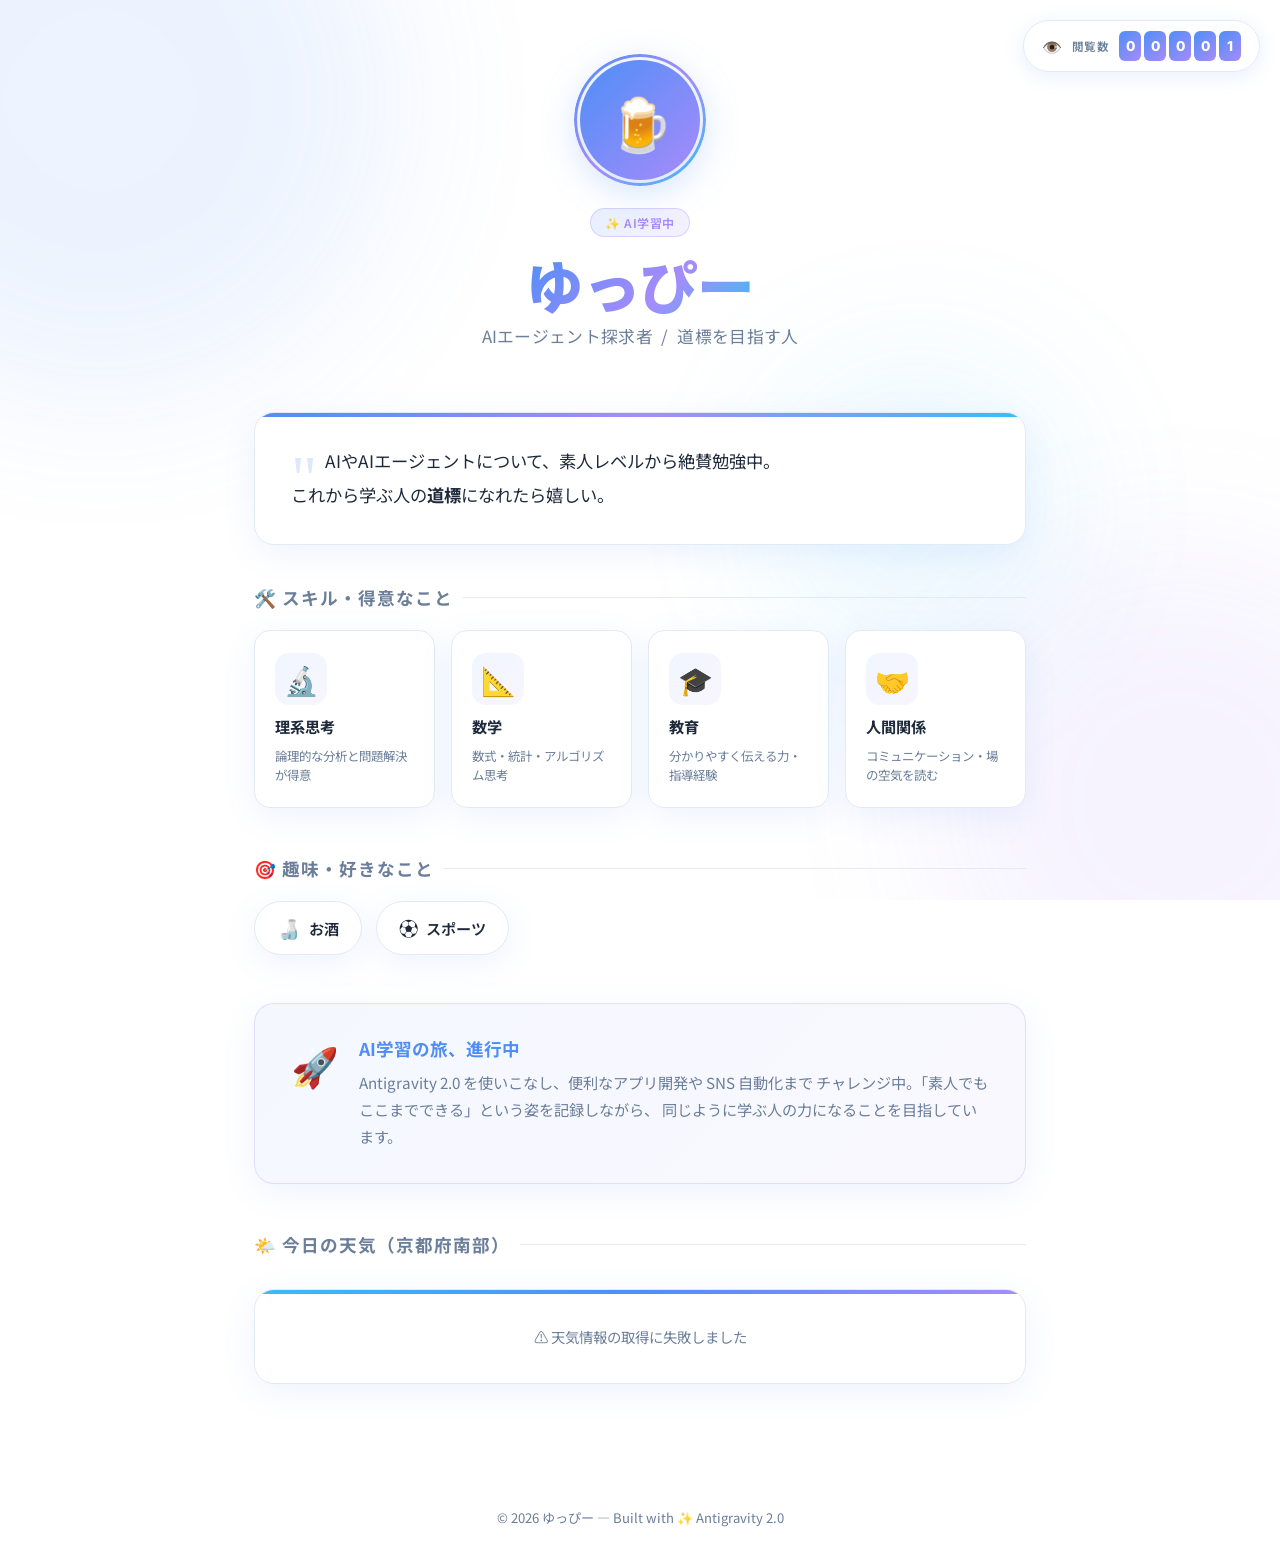
==== index.html @ aac8dbad "🚀 initial commit: ゆっぴーのプロフィールページ" ====
<!DOCTYPE html>
<html lang="ja">
<head>
  <meta charset="UTF-8" />
  <meta name="viewport" content="width=device-width, initial-scale=1.0" />
  <title>ゆっぴー | AI学習中・道標になりたい人</title>
  <meta name="description" content="AIやAIエージェントを素人から学ぶゆっぴーのプロフィールページ。理系・教育・人間関係が得意。これから学ぶ人の道標に。" />
  <link rel="preconnect" href="https://fonts.googleapis.com" />
  <link rel="preconnect" href="https://fonts.gstatic.com" crossorigin />
  <link href="https://fonts.googleapis.com/css2?family=Noto+Sans+JP:wght@300;400;500;700;900&family=Inter:wght@300;400;600;800&display=swap" rel="stylesheet" />
  <style>
    *, *::before, *::after {
      box-sizing: border-box;
      margin: 0;
      padding: 0;
    }

    :root {
      --primary:   #4F8EF7;
      --secondary: #A78BFA;
      --accent:    #38BDF8;
      --bg:        #FFFFFF;
      --surface:   #FFFFFF;
      --text:      #1E2A3B;
      --muted:     #6B7E9A;
      --border:    #E2EAF4;
      --shadow:    0 8px 32px rgba(79,142,247,0.10);
      --radius:    20px;
    }

    html { scroll-behavior: smooth; }

    body {
      font-family: 'Noto Sans JP', 'Inter', sans-serif;
      background: var(--bg);
      color: var(--text);
      min-height: 100vh;
      overflow-x: hidden;
    }

    /* ── BACKGROUND DECORATION ── */
    .bg-blobs {
      position: fixed;
      inset: 0;
      z-index: 0;
      pointer-events: none;
      overflow: hidden;
    }
    .blob {
      position: absolute;
      border-radius: 50%;
      filter: blur(80px);
      opacity: 0.10;
    }
    .blob-1 {
      width: 600px; height: 600px;
      background: var(--primary);
      top: -200px; left: -200px;
      animation: float1 10s ease-in-out infinite;
    }
    .blob-2 {
      width: 500px; height: 500px;
      background: var(--secondary);
      bottom: -150px; right: -150px;
      animation: float2 12s ease-in-out infinite;
    }
    .blob-3 {
      width: 300px; height: 300px;
      background: var(--accent);
      top: 40%; left: 60%;
      animation: float3 8s ease-in-out infinite;
    }

    @keyframes float1 {
      0%,100% { transform: translate(0,0) scale(1); }
      50%      { transform: translate(40px, 40px) scale(1.05); }
    }
    @keyframes float2 {
      0%,100% { transform: translate(0,0) scale(1); }
      50%      { transform: translate(-30px, -30px) scale(1.08); }
    }
    @keyframes float3 {
      0%,100% { transform: translate(0,0) scale(1); }
      50%      { transform: translate(-20px, 20px) scale(1.1); }
    }

    /* ── MAIN WRAPPER ── */
    main {
      position: relative;
      z-index: 1;
      max-width: 820px;
      margin: 0 auto;
      padding: 60px 24px 100px;
    }

    /* ── HERO ── */
    .hero {
      display: flex;
      flex-direction: column;
      align-items: center;
      text-align: center;
      margin-bottom: 64px;
      animation: fadeUp 0.8s ease both;
    }

    .avatar-wrap {
      position: relative;
      margin-bottom: 28px;
    }
    .avatar {
      width: 120px;
      height: 120px;
      border-radius: 50%;
      background: linear-gradient(135deg, var(--primary), var(--secondary));
      display: flex;
      align-items: center;
      justify-content: center;
      font-size: 52px;
      box-shadow: 0 8px 40px rgba(79,142,247,0.30);
      transition: transform 0.3s ease;
      cursor: default;
      user-select: none;
    }
    .avatar:hover { transform: scale(1.07) rotate(3deg); }

    .avatar-ring {
      position: absolute;
      inset: -6px;
      border-radius: 50%;
      border: 3px solid transparent;
      background: linear-gradient(135deg, var(--primary), var(--secondary), var(--accent)) border-box;
      -webkit-mask: linear-gradient(#fff 0 0) padding-box, linear-gradient(#fff 0 0);
      -webkit-mask-composite: destination-out;
      mask-composite: exclude;
      animation: spin 6s linear infinite;
    }
    @keyframes spin { to { transform: rotate(360deg); } }

    .badge {
      display: inline-flex;
      align-items: center;
      gap: 6px;
      background: linear-gradient(90deg, #4F8EF720, #A78BFA20);
      border: 1px solid #A78BFA50;
      color: var(--secondary);
      font-size: 12px;
      font-weight: 600;
      padding: 5px 14px;
      border-radius: 999px;
      margin-bottom: 16px;
      letter-spacing: 0.5px;
    }

    .hero h1 {
      font-size: clamp(2.4rem, 6vw, 3.6rem);
      font-weight: 900;
      line-height: 1.1;
      background: linear-gradient(135deg, var(--primary) 0%, var(--secondary) 60%, var(--accent) 100%);
      -webkit-background-clip: text;
      -webkit-text-fill-color: transparent;
      background-clip: text;
      margin-bottom: 8px;
      letter-spacing: -1px;
    }

    .hero .subtitle {
      font-size: 1.05rem;
      color: var(--muted);
      font-weight: 400;
      letter-spacing: 0.3px;
    }

    /* ── INTRO CARD ── */
    .intro-card {
      background: var(--surface);
      border: 1px solid var(--border);
      border-radius: var(--radius);
      padding: 32px 36px;
      box-shadow: var(--shadow);
      margin-bottom: 40px;
      animation: fadeUp 0.9s 0.1s ease both;
      position: relative;
      overflow: hidden;
    }
    .intro-card::before {
      content: '';
      position: absolute;
      top: 0; left: 0;
      width: 100%; height: 4px;
      background: linear-gradient(90deg, var(--primary), var(--secondary), var(--accent));
    }
    .intro-card p {
      font-size: 1.08rem;
      line-height: 1.9;
      color: var(--text);
      position: relative;
    }
    .intro-card .quote-mark {
      font-size: 4rem;
      line-height: 0;
      vertical-align: -0.5em;
      color: var(--primary);
      opacity: 0.2;
      font-family: Georgia, serif;
      margin-right: 4px;
    }

    /* ── SECTION TITLE ── */
    .section-title {
      display: flex;
      align-items: center;
      gap: 10px;
      font-size: 1.1rem;
      font-weight: 700;
      color: var(--muted);
      letter-spacing: 1px;
      text-transform: uppercase;
      margin-bottom: 20px;
    }
    .section-title span.line {
      flex: 1;
      height: 1px;
      background: var(--border);
    }

    /* ── SKILLS ── */
    .skills-grid {
      display: grid;
      grid-template-columns: repeat(auto-fill, minmax(180px, 1fr));
      gap: 16px;
      margin-bottom: 48px;
      animation: fadeUp 1s 0.2s ease both;
    }

    .skill-card {
      background: var(--surface);
      border: 1px solid var(--border);
      border-radius: 16px;
      padding: 22px 20px;
      display: flex;
      flex-direction: column;
      align-items: flex-start;
      gap: 10px;
      box-shadow: var(--shadow);
      transition: transform 0.25s ease, box-shadow 0.25s ease, border-color 0.25s ease;
      cursor: default;
    }
    .skill-card:hover {
      transform: translateY(-6px);
      box-shadow: 0 16px 40px rgba(79,142,247,0.18);
      border-color: var(--primary);
    }
    .skill-icon {
      font-size: 28px;
      width: 52px;
      height: 52px;
      display: flex;
      align-items: center;
      justify-content: center;
      border-radius: 14px;
      background: linear-gradient(135deg, #4F8EF715, #A78BFA15);
    }
    .skill-name {
      font-size: 0.95rem;
      font-weight: 700;
      color: var(--text);
    }
    .skill-desc {
      font-size: 0.78rem;
      color: var(--muted);
      line-height: 1.5;
    }

    /* ── HOBBIES ── */
    .hobbies-row {
      display: flex;
      flex-wrap: wrap;
      gap: 14px;
      margin-bottom: 48px;
      animation: fadeUp 1s 0.3s ease both;
    }

    .hobby-chip {
      display: inline-flex;
      align-items: center;
      gap: 8px;
      background: var(--surface);
      border: 1px solid var(--border);
      border-radius: 999px;
      padding: 12px 22px;
      font-size: 0.95rem;
      font-weight: 600;
      color: var(--text);
      box-shadow: var(--shadow);
      transition: transform 0.2s ease, background 0.2s ease, color 0.2s ease;
      cursor: default;
    }
    .hobby-chip:hover {
      transform: translateY(-4px) scale(1.04);
      background: linear-gradient(135deg, var(--primary), var(--secondary));
      color: #fff;
      border-color: transparent;
    }
    .hobby-chip .icon { font-size: 1.2rem; }

    /* ── AI JOURNEY ── */
    .journey-card {
      background: linear-gradient(135deg, #4F8EF710, #A78BFA10);
      border: 1px solid #A78BFA40;
      border-radius: var(--radius);
      padding: 32px 36px;
      display: flex;
      gap: 20px;
      align-items: flex-start;
      box-shadow: var(--shadow);
      animation: fadeUp 1s 0.4s ease both;
    }
    .journey-icon { font-size: 2.4rem; flex-shrink: 0; }
    .journey-text h3 {
      font-size: 1.1rem;
      font-weight: 700;
      margin-bottom: 8px;
      color: var(--primary);
    }
    .journey-text p {
      font-size: 0.95rem;
      line-height: 1.8;
      color: var(--muted);
    }

    /* ── FOOTER ── */
    footer {
      position: relative;
      z-index: 1;
      text-align: center;
      padding: 24px;
      color: var(--muted);
      font-size: 0.82rem;
    }

    /* ── ANIMATIONS ── */
    @keyframes fadeUp {
      from { opacity: 0; transform: translateY(24px); }
      to   { opacity: 1; transform: translateY(0); }
    }

    /* ── ODOMETER ── */
    .odometer-widget {
      position: fixed;
      top: 20px;
      right: 20px;
      z-index: 100;
      background: rgba(255,255,255,0.85);
      backdrop-filter: blur(12px);
      -webkit-backdrop-filter: blur(12px);
      border: 1px solid var(--border);
      border-radius: 999px;
      padding: 10px 18px;
      display: flex;
      align-items: center;
      gap: 10px;
      box-shadow: 0 4px 20px rgba(79,142,247,0.14);
      animation: fadeUp 0.6s ease both;
    }
    .odometer-label {
      font-size: 0.72rem;
      font-weight: 600;
      color: var(--muted);
      letter-spacing: 0.5px;
      white-space: nowrap;
    }
    .odometer-digits {
      display: flex;
      gap: 3px;
      align-items: center;
    }
    .odometer-digit {
      width: 22px;
      height: 30px;
      background: linear-gradient(135deg, var(--primary), var(--secondary));
      border-radius: 6px;
      overflow: hidden;
      position: relative;
    }
    .odometer-digit-inner {
      position: absolute;
      top: 0;
      left: 0;
      width: 100%;
      transition: transform 0.6s cubic-bezier(0.22, 1, 0.36, 1);
    }
    .odometer-digit-inner span {
      display: flex;
      align-items: center;
      justify-content: center;
      width: 100%;
      height: 30px;
      color: #fff;
      font-size: 0.85rem;
      font-weight: 800;
      font-family: 'Inter', monospace;
    }
    .odometer-icon { font-size: 1rem; }

    /* ── WEATHER CARD ── */
    .weather-card {
      background: var(--surface);
      border: 1px solid var(--border);
      border-radius: var(--radius);
      padding: 28px 32px;
      box-shadow: var(--shadow);
      margin-top: 32px;
      animation: fadeUp 1s 0.5s ease both;
      position: relative;
      overflow: hidden;
    }
    .weather-card::before {
      content: '';
      position: absolute;
      top: 0; left: 0;
      width: 100%; height: 4px;
      background: linear-gradient(90deg, #38BDF8, #4F8EF7, #A78BFA);
    }
    .weather-main {
      display: flex;
      align-items: center;
      gap: 20px;
      margin-bottom: 20px;
    }
    .weather-emoji {
      font-size: 3.5rem;
      line-height: 1;
      filter: drop-shadow(0 4px 8px rgba(0,0,0,0.1));
    }
    .weather-info h3 {
      font-size: 1rem;
      font-weight: 700;
      color: var(--text);
      margin-bottom: 4px;
    }
    .weather-temp {
      font-size: 2.4rem;
      font-weight: 900;
      background: linear-gradient(135deg, #38BDF8, #4F8EF7);
      -webkit-background-clip: text;
      -webkit-text-fill-color: transparent;
      background-clip: text;
      line-height: 1;
    }
    .weather-desc {
      font-size: 0.9rem;
      color: var(--muted);
      margin-top: 4px;
    }
    .weather-details {
      display: flex;
      gap: 12px;
      flex-wrap: wrap;
    }
    .weather-chip {
      display: inline-flex;
      align-items: center;
      gap: 6px;
      background: linear-gradient(135deg, #38BDF810, #4F8EF710);
      border: 1px solid #38BDF830;
      border-radius: 999px;
      padding: 6px 14px;
      font-size: 0.82rem;
      font-weight: 600;
      color: var(--text);
    }
    .weather-loading {
      text-align: center;
      color: var(--muted);
      font-size: 0.9rem;
      padding: 12px 0;
      display: flex;
      align-items: center;
      justify-content: center;
      gap: 8px;
    }
    .weather-spinner {
      width: 16px; height: 16px;
      border: 2px solid var(--border);
      border-top-color: var(--primary);
      border-radius: 50%;
      animation: spin 0.8s linear infinite;
    }
    .weather-location {
      font-size: 0.75rem;
      color: var(--muted);
      margin-top: 12px;
      display: flex;
      align-items: center;
      gap: 4px;
    }

    /* ── RESPONSIVE ── */
    @media (max-width: 600px) {
      main { padding: 40px 16px 80px; }
      .intro-card { padding: 24px 20px; }
      .journey-card { flex-direction: column; }
      .odometer-widget { top: 12px; right: 12px; padding: 8px 14px; }
    }
  </style>
</head>
<body>

  <!-- 背景の装飾ブロブ -->
  <div class="bg-blobs" aria-hidden="true">
    <div class="blob blob-1"></div>
    <div class="blob blob-2"></div>
    <div class="blob blob-3"></div>
  </div>

  <!-- ── ODOMETER ── -->
  <div class="odometer-widget" id="odometer-widget" aria-label="閲覧数">
    <span class="odometer-icon">👁️</span>
    <span class="odometer-label">閲覧数</span>
    <div class="odometer-digits" id="odometer-digits"></div>
  </div>

  <main>
    <!-- ── HERO ── -->
    <section class="hero" id="hero">
      <div class="avatar-wrap">
        <div class="avatar" aria-label="ゆっぴーのアバター">🍺</div>
        <div class="avatar-ring"></div>
      </div>
      <span class="badge">✨ AI学習中</span>
      <h1>ゆっぴー</h1>
      <p class="subtitle">AIエージェント探求者 &nbsp;/&nbsp; 道標を目指す人</p>
    </section>

    <!-- ── INTRO ── -->
    <div class="intro-card" id="intro">
      <p>
        <span class="quote-mark">"</span>
        AIやAIエージェントについて、素人レベルから絶賛勉強中。<br />
        これから学ぶ人の<strong>道標</strong>になれたら嬉しい。
      </p>
    </div>

    <!-- ── SKILLS ── -->
    <div class="section-title" id="skills">
      🛠️ スキル・得意なこと
      <span class="line"></span>
    </div>
    <div class="skills-grid">
      <div class="skill-card" id="skill-science">
        <div class="skill-icon">🔬</div>
        <div class="skill-name">理系思考</div>
        <div class="skill-desc">論理的な分析と問題解決が得意</div>
      </div>
      <div class="skill-card" id="skill-math">
        <div class="skill-icon">📐</div>
        <div class="skill-name">数学</div>
        <div class="skill-desc">数式・統計・アルゴリズム思考</div>
      </div>
      <div class="skill-card" id="skill-education">
        <div class="skill-icon">🎓</div>
        <div class="skill-name">教育</div>
        <div class="skill-desc">分かりやすく伝える力・指導経験</div>
      </div>
      <div class="skill-card" id="skill-communication">
        <div class="skill-icon">🤝</div>
        <div class="skill-name">人間関係</div>
        <div class="skill-desc">コミュニケーション・場の空気を読む</div>
      </div>
    </div>

    <!-- ── HOBBIES ── -->
    <div class="section-title" id="hobbies">
      🎯 趣味・好きなこと
      <span class="line"></span>
    </div>
    <div class="hobbies-row">
      <div class="hobby-chip" id="hobby-sake">
        <span class="icon">🍶</span> お酒
      </div>
      <div class="hobby-chip" id="hobby-sports">
        <span class="icon">⚽</span> スポーツ
      </div>
    </div>

    <!-- ── AI JOURNEY ── -->
    <div class="journey-card" id="journey">
      <div class="journey-icon">🚀</div>
      <div class="journey-text">
        <h3>AI学習の旅、進行中</h3>
        <p>
          Antigravity 2.0 を使いこなし、便利なアプリ開発や SNS 自動化まで
          チャレンジ中。「素人でもここまでできる」という姿を記録しながら、
          同じように学ぶ人の力になることを目指しています。
        </p>
      </div>
    </div>

    <!-- ── WEATHER ── -->
    <div class="section-title" id="weather-title" style="margin-top:48px;">
      🌤️ 今日の天気（京都府南部）
      <span class="line"></span>
    </div>
    <div class="weather-card" id="weather-card">
      <div class="weather-loading" id="weather-loading">
        <div class="weather-spinner"></div>
        天気情報を取得中...
      </div>
      <div id="weather-content" style="display:none;">
        <div class="weather-main">
          <div class="weather-emoji" id="weather-emoji">☀️</div>
          <div class="weather-info">
            <h3 id="weather-label">晴れ</h3>
            <div class="weather-temp" id="weather-temp">--°C</div>
            <div class="weather-desc" id="weather-desc">取得中...</div>
          </div>
        </div>
        <div class="weather-details" id="weather-details"></div>
        <div class="weather-location">📍 京都府南部（宇治市周辺） — Open-Meteo API</div>
      </div>
      <div id="weather-error" style="display:none; text-align:center; color:var(--muted); font-size:0.9rem; padding:8px 0;">
        ⚠️ 天気情報の取得に失敗しました
      </div>
    </div>
  </main>

  <footer>
    <p>© 2026 ゆっぴー — Built with ✨ Antigravity 2.0</p>
  </footer>

<script>
  /* ─── ODOMETER ─── */
  (function () {
    const KEY = 'yuppie_view_count';
    let count = parseInt(localStorage.getItem(KEY) || '0', 10) + 1;
    localStorage.setItem(KEY, count);

    const container = document.getElementById('odometer-digits');
    // 5桁でゼロ埋め
    const digits = String(count).padStart(5, '0').split('');

    function buildDigit(targetNum) {
      const wrap = document.createElement('div');
      wrap.className = 'odometer-digit';

      const inner = document.createElement('div');
      inner.className = 'odometer-digit-inner';

      // 0→ 9の順に上から並べる
      for (let i = 0; i <= 9; i++) {
        const s = document.createElement('span');
        s.textContent = i;
        inner.appendChild(s);
      }

      wrap.appendChild(inner);

      // 最初は 0番（0px）を表示し、ターゲットまで上方向にスライド
      inner.style.transform = 'translateY(0px)';
      setTimeout(() => {
        inner.style.transform = `translateY(-${targetNum * 30}px)`;
      }, 200);

      return wrap;
    }

    digits.forEach(d => container.appendChild(buildDigit(parseInt(d, 10))));
  })();

  /* ─── WEATHER (Open-Meteo) ─── */
  (function () {
    // 京都府南部（宇治市）の座標
    const LAT = 34.88;
    const LON = 135.80;
    const API = `https://api.open-meteo.com/v1/forecast?latitude=${LAT}&longitude=${LON}` +
      `&current_weather=true` +
      `&daily=weathercode,temperature_2m_max,temperature_2m_min,precipitation_probability_max` +
      `&timezone=Asia%2FTokyo&forecast_days=1`;

    const WMO = {
      0:  ['☀️','快晴'],
      1:  ['🌤️','ほぼ晴れ'],
      2:  ['⛅','一部曇り'],
      3:  ['☁️','曇り'],
      45: ['🌫️','霧'],
      48: ['🌫️','着氷性の霧'],
      51: ['🌦️','小雨（弱）'],
      53: ['🌧️','小雨'],
      55: ['🌧️','小雨（強）'],
      61: ['🌧️','雨（弱）'],
      63: ['🌧️','雨'],
      65: ['🌧️','大雨'],
      71: ['🌨️','小雪'],
      73: ['🌨️','雪'],
      75: ['❄️','大雪'],
      80: ['🌦️','にわか雨（弱）'],
      81: ['🌧️','にわか雨'],
      82: ['⛈️','激しいにわか雨'],
      95: ['⛈️','雷雨'],
      96: ['⛈️','雷雨＋ひょう'],
      99: ['⛈️','激しい雷雨＋ひょう'],
    };

    function getWMO(code) {
      if (WMO[code]) return WMO[code];
      // fallback: find nearest
      const keys = Object.keys(WMO).map(Number).sort((a,b)=>a-b);
      for (let k of keys) if (code <= k) return WMO[k];
      return ['🌡️','不明'];
    }

    fetch(API)
      .then(r => r.json())
      .then(data => {
        const cw   = data.current_weather;
        const day  = data.daily;
        const code = cw.weathercode;
        const [emoji, label] = getWMO(code);
        const maxT  = day.temperature_2m_max[0];
        const minT  = day.temperature_2m_min[0];
        const rain  = day.precipitation_probability_max[0];
        const wind  = cw.windspeed;
        const isDay = cw.is_day;

        document.getElementById('weather-loading').style.display  = 'none';
        document.getElementById('weather-content').style.display  = 'block';
        document.getElementById('weather-emoji').textContent = emoji;
        document.getElementById('weather-label').textContent = label;
        document.getElementById('weather-temp').textContent  = `${cw.temperature}°C`;
        document.getElementById('weather-desc').textContent  =
          isDay ? `日中の天気（現在 ${cw.temperature}°C）` : `夜間の天気（現在 ${cw.temperature}°C）`;

        const details = document.getElementById('weather-details');
        [
          ['🌡️', `最高 ${maxT}°C`],
          ['🥶', `最低 ${minT}°C`],
          ['☔', `降水確率 ${rain}%`],
          ['💨', `風速 ${wind} km/h`],
        ].forEach(([ic, txt]) => {
          const chip = document.createElement('div');
          chip.className = 'weather-chip';
          chip.innerHTML = `<span>${ic}</span><span>${txt}</span>`;
          details.appendChild(chip);
        });
      })
      .catch(() => {
        document.getElementById('weather-loading').style.display = 'none';
        document.getElementById('weather-error').style.display   = 'block';
      });
  })();
</script>

</body>
</html>
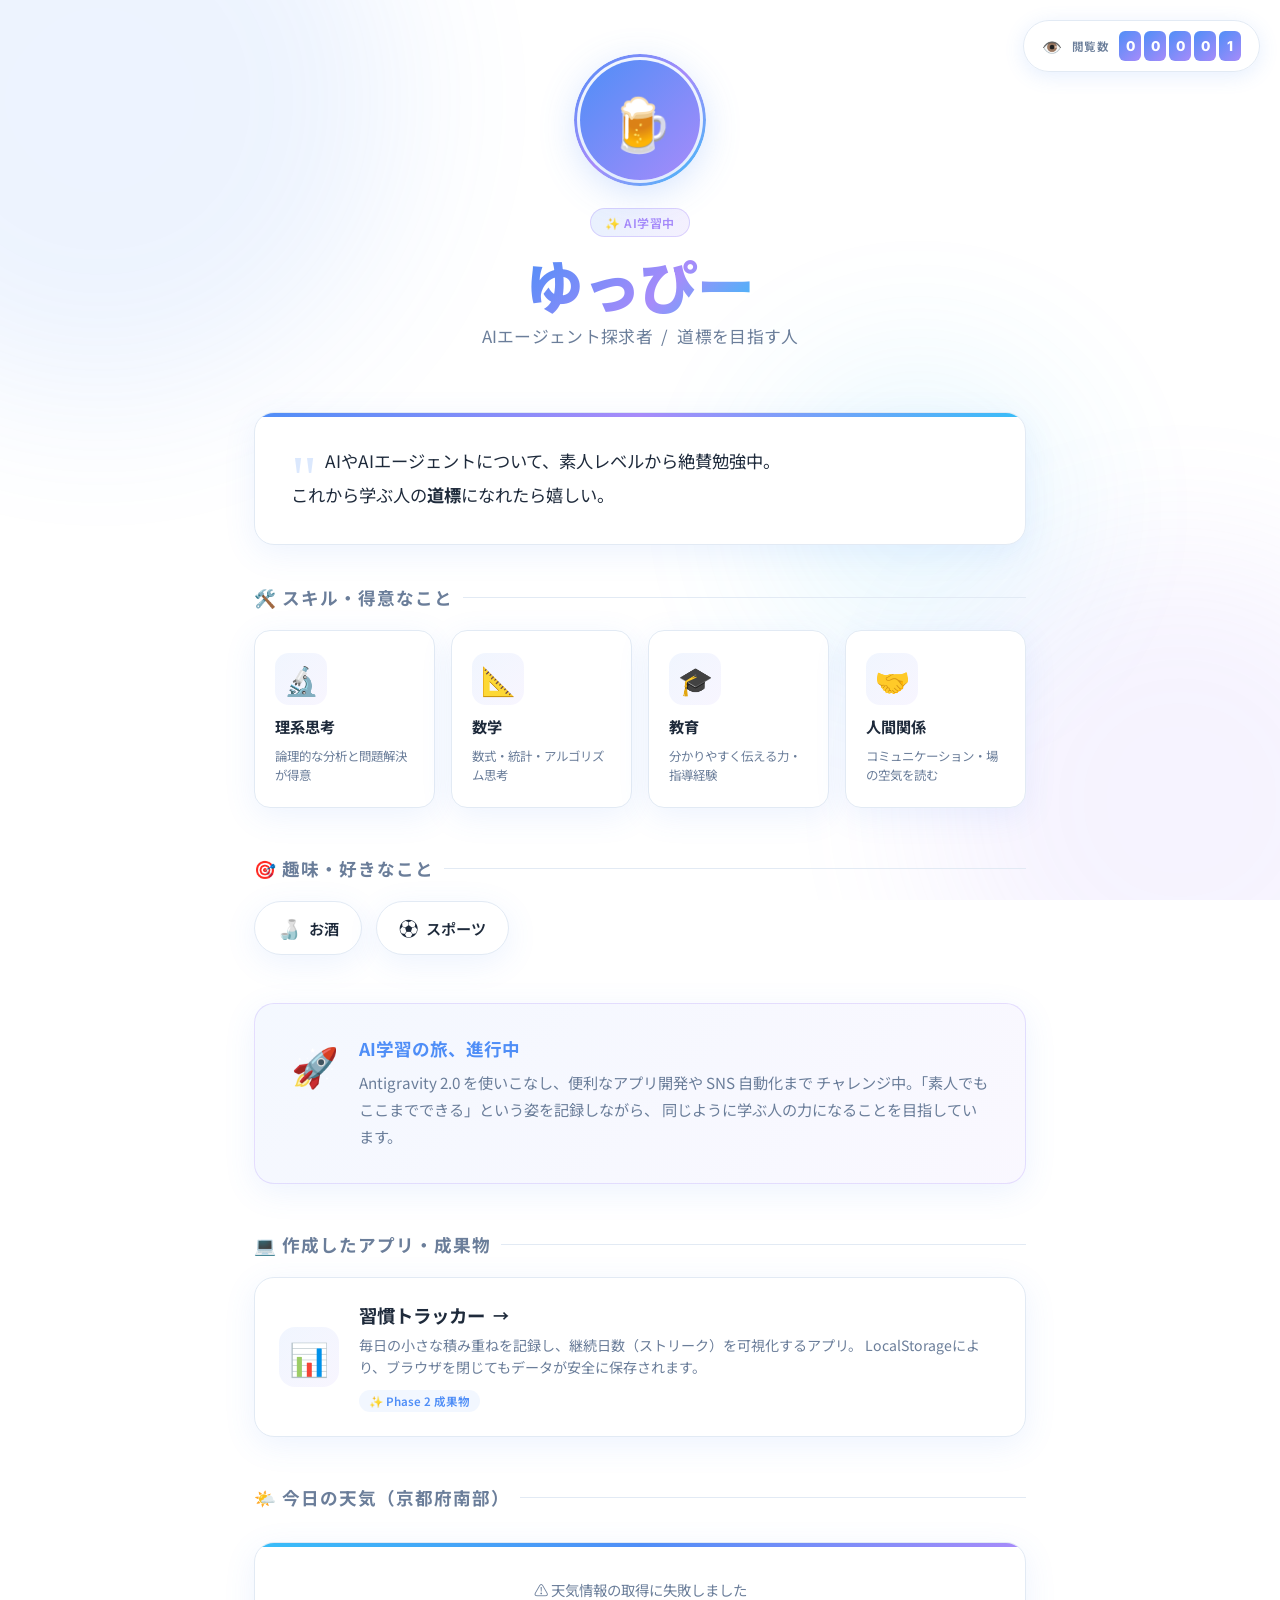
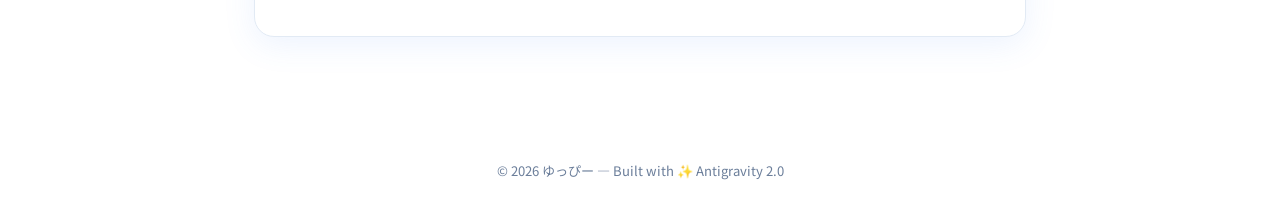
==== commit 01a32f05: "Link habit tracker from profile page" ====
--- a/index.html
+++ b/index.html
@@ -402,6 +402,76 @@
     }
     .odometer-icon { font-size: 1rem; }
 
+    /* ── MY PROJECTS ── */
+    .projects-grid {
+      display: grid;
+      grid-template-columns: 1fr;
+      gap: 20px;
+      margin-bottom: 48px;
+      animation: fadeUp 1s 0.45s ease both;
+    }
+    .project-card {
+      background: var(--surface);
+      border: 1px solid var(--border);
+      border-radius: var(--radius);
+      padding: 24px;
+      display: flex;
+      gap: 20px;
+      align-items: center;
+      box-shadow: var(--shadow);
+      text-decoration: none;
+      color: inherit;
+      transition: transform 0.25s ease, box-shadow 0.25s ease, border-color 0.25s ease;
+    }
+    .project-card:hover {
+      transform: translateY(-4px);
+      box-shadow: 0 16px 40px rgba(79,142,247,0.15);
+      border-color: var(--primary);
+    }
+    .project-icon-wrap {
+      width: 60px;
+      height: 60px;
+      display: flex;
+      align-items: center;
+      justify-content: center;
+      border-radius: 16px;
+      background: linear-gradient(135deg, #4F8EF715, #A78BFA15);
+      font-size: 2rem;
+      flex-shrink: 0;
+    }
+    .project-info h3 {
+      font-size: 1.15rem;
+      font-weight: 700;
+      color: var(--text);
+      margin-bottom: 6px;
+      display: flex;
+      align-items: center;
+      gap: 8px;
+    }
+    .project-info h3::after {
+      content: '→';
+      font-size: 1rem;
+      transition: transform 0.2s ease;
+    }
+    .project-card:hover .project-info h3::after {
+      transform: translateX(4px);
+    }
+    .project-info p {
+      font-size: 0.88rem;
+      line-height: 1.6;
+      color: var(--muted);
+      margin-bottom: 8px;
+    }
+    .project-tag {
+      display: inline-block;
+      font-size: 0.72rem;
+      font-weight: 600;
+      color: var(--primary);
+      background: #4F8EF712;
+      padding: 3px 10px;
+      border-radius: 999px;
+    }
+
     /* ── WEATHER CARD ── */
     .weather-card {
       background: var(--surface);
@@ -594,6 +664,27 @@
           同じように学ぶ人の力になることを目指しています。
         </p>
       </div>
+    </div>
+
+    <!-- ── MY PROJECTS ── -->
+    <div class="section-title" id="projects" style="margin-top:48px;">
+      💻 作成したアプリ・成果物
+      <span class="line"></span>
+    </div>
+    <div class="projects-grid">
+      <a href="habit-tracker/index.html" class="project-card" id="project-habit-tracker">
+        <div class="project-icon-wrap">
+          <span class="project-icon">📊</span>
+        </div>
+        <div class="project-info">
+          <h3>習慣トラッカー</h3>
+          <p>
+            毎日の小さな積み重ねを記録し、継続日数（ストリーク）を可視化するアプリ。
+            LocalStorageにより、ブラウザを閉じてもデータが安全に保存されます。
+          </p>
+          <span class="project-tag">✨ Phase 2 成果物</span>
+        </div>
+      </a>
     </div>
 
     <!-- ── WEATHER ── -->
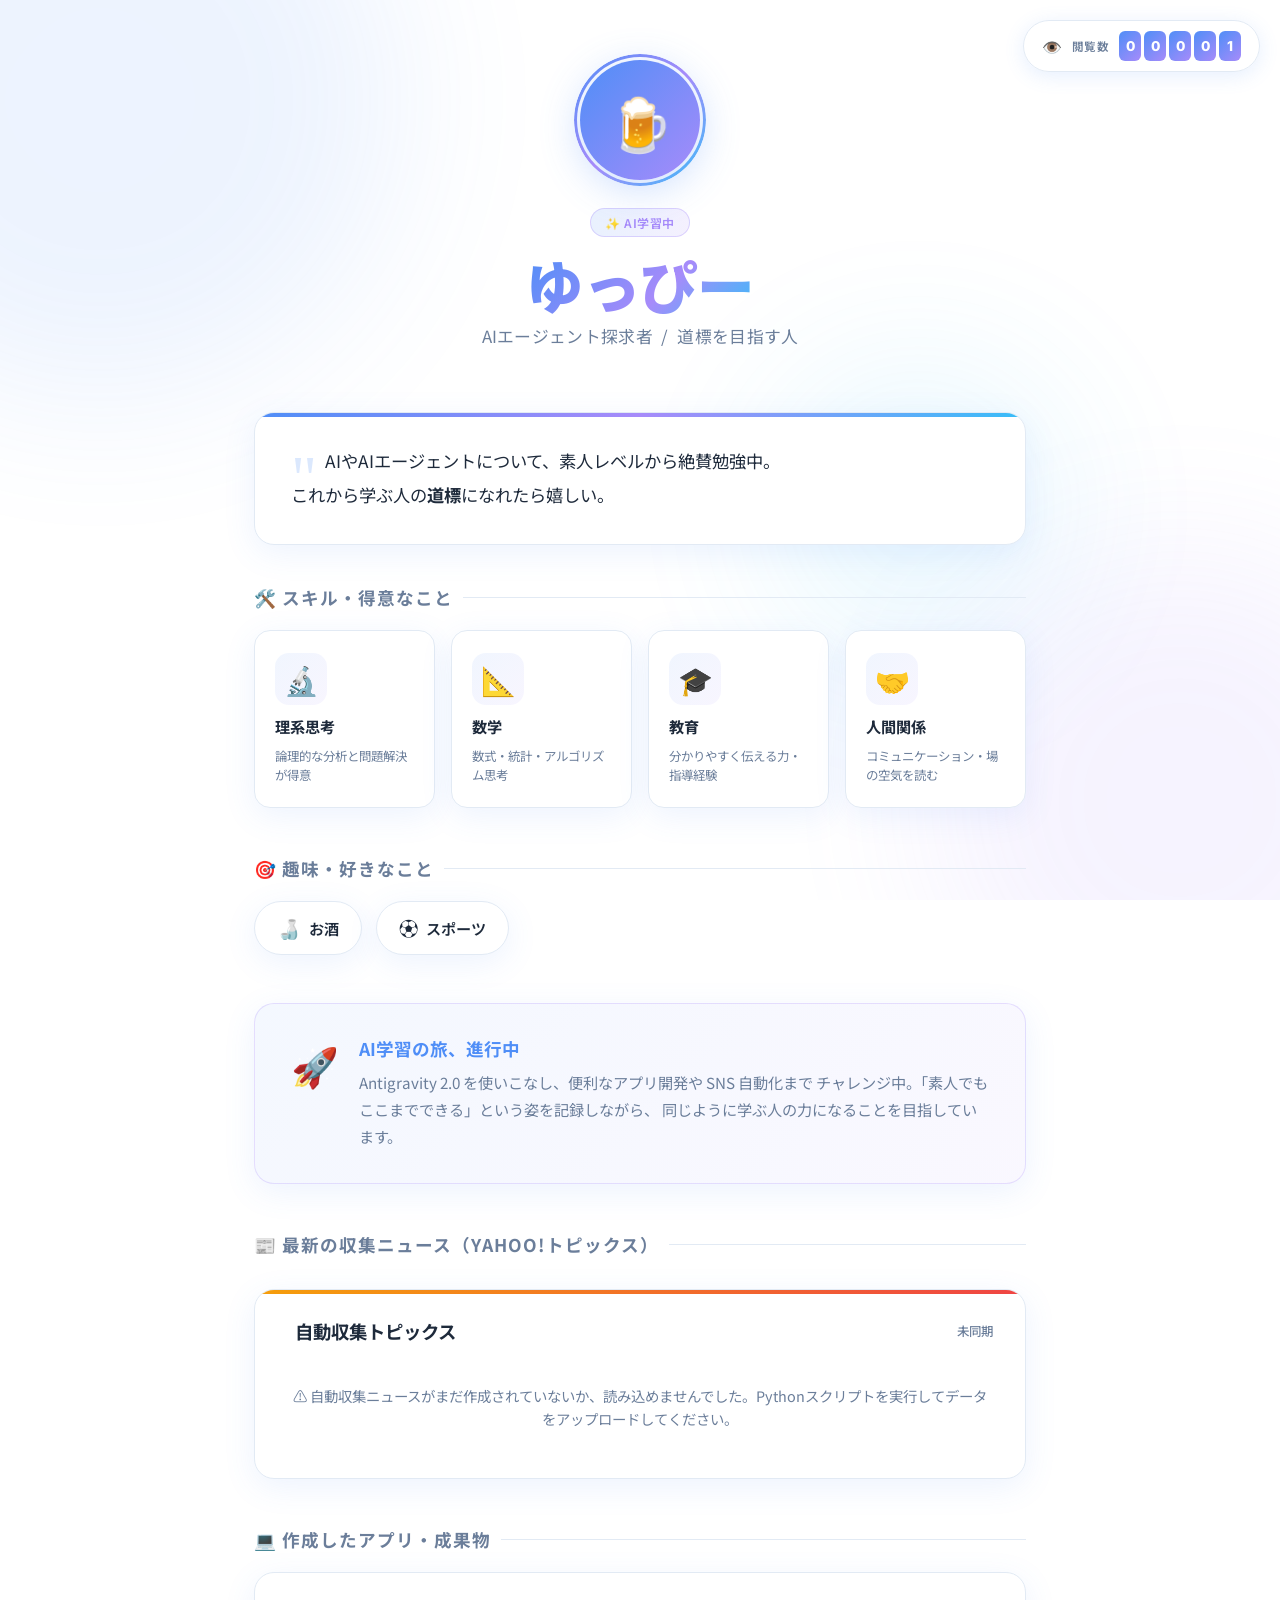
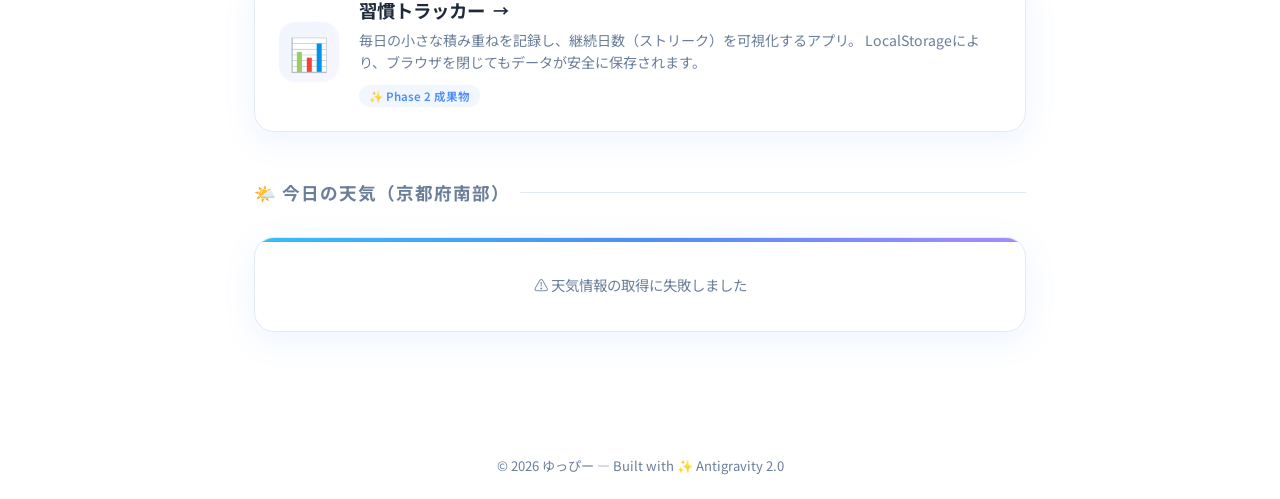
==== commit 08f6b0ff: "Add latest news UI section to profile page" ====
--- a/index.html
+++ b/index.html
@@ -472,6 +472,95 @@
       border-radius: 999px;
     }
 
+    /* ── LATEST NEWS ── */
+    .news-card {
+      background: var(--surface);
+      border: 1px solid var(--border);
+      border-radius: var(--radius);
+      padding: 28px 32px;
+      box-shadow: var(--shadow);
+      margin-top: 32px;
+      animation: fadeUp 1s 0.48s ease both;
+      position: relative;
+      overflow: hidden;
+    }
+    .news-card::before {
+      content: '';
+      position: absolute;
+      top: 0; left: 0;
+      width: 100%; height: 4px;
+      background: linear-gradient(90deg, #F59E0B, #EF4444);
+    }
+    .news-header {
+      display: flex;
+      justify-content: space-between;
+      align-items: center;
+      margin-bottom: 20px;
+    }
+    .news-header h3 {
+      font-size: 1.15rem;
+      font-weight: 700;
+      color: var(--text);
+      display: flex;
+      align-items: center;
+      gap: 8px;
+    }
+    .news-date {
+      font-size: 0.78rem;
+      color: var(--muted);
+      font-weight: 500;
+    }
+    .news-list {
+      display: flex;
+      flex-direction: column;
+      gap: 12px;
+      list-style: none;
+    }
+    .news-item {
+      padding-bottom: 12px;
+      border-bottom: 1px dashed var(--border);
+    }
+    .news-item:last-child {
+      border-bottom: none;
+      padding-bottom: 0;
+    }
+    .news-link {
+      display: flex;
+      align-items: center;
+      justify-content: space-between;
+      text-decoration: none;
+      color: var(--text);
+      font-size: 0.95rem;
+      font-weight: 500;
+      transition: all 0.2s ease;
+      gap: 12px;
+    }
+    .news-link:hover {
+      color: var(--primary);
+    }
+    .news-link span.title {
+      flex: 1;
+      line-height: 1.4;
+      text-align: left;
+    }
+    .news-link i {
+      font-size: 0.8rem;
+      opacity: 0.5;
+      transition: transform 0.2s ease;
+    }
+    .news-link:hover i {
+      transform: translateX(4px);
+      opacity: 1;
+      color: var(--primary);
+    }
+    .news-loading {
+      text-align: center;
+      color: var(--muted);
+      font-size: 0.9rem;
+      padding: 20px 0;
+      line-height: 1.6;
+    }
+
     /* ── WEATHER CARD ── */
     .weather-card {
       background: var(--surface);
@@ -664,6 +753,24 @@
           同じように学ぶ人の力になることを目指しています。
         </p>
       </div>
+    </div>
+
+    <!-- ── LATEST NEWS ── -->
+    <div class="section-title" id="news-section-title" style="margin-top:48px;">
+      📰 最新の収集ニュース（Yahoo!トピックス）
+      <span class="line"></span>
+    </div>
+    <div class="news-card" id="news-card">
+      <div class="news-header">
+        <h3><i class="fa-solid fa-square-rss" style="color: #EF4444;"></i> 自動収集トピックス</h3>
+        <span class="news-date" id="news-update-date">取得中...</span>
+      </div>
+      <div class="news-loading" id="news-loading-status">
+        データファイル (news.json) を読み込み中...
+      </div>
+      <ul class="news-list" id="news-list-container" style="display: none;">
+        <!-- JavaScriptで動的に挿入されます -->
+      </ul>
     </div>
 
     <!-- ── MY PROJECTS ── -->
@@ -839,6 +946,50 @@
         document.getElementById('weather-error').style.display   = 'block';
       });
   })();
+
+  /* ─── LATEST NEWS (Scraped JSON) ─── */
+  (function () {
+    const jsonUrl = 'news.json';
+    const container = document.getElementById('news-list-container');
+    const loading = document.getElementById('news-loading-status');
+    const dateLabel = document.getElementById('news-update-date');
+
+    if (!container || !loading || !dateLabel) return;
+
+    fetch(jsonUrl)
+      .then(r => {
+        if (!r.ok) throw new Error('Not found');
+        return r.json();
+      })
+      .then(data => {
+        if (!data || !data.news || data.news.length === 0) {
+          throw new Error('Empty news');
+        }
+
+        dateLabel.textContent = `更新: ${data.scrapedAt}`;
+        loading.style.display = 'none';
+        container.style.display = 'flex';
+
+        data.news.forEach(item => {
+          const li = document.createElement('li');
+          li.className = 'news-item';
+          
+          const a = document.createElement('a');
+          a.className = 'news-link';
+          a.href = item.url;
+          a.target = '_blank';
+          a.innerHTML = `<span class="title">${item.title}</span><i class="fa-solid fa-chevron-right"></i>`;
+          
+          li.appendChild(a);
+          container.appendChild(li);
+        });
+      })
+      .catch(err => {
+        console.log('News load skipped or error:', err);
+        loading.textContent = '⚠️ 自動収集ニュースがまだ作成されていないか、読み込めませんでした。Pythonスクリプトを実行してデータをアップロードしてください。';
+        dateLabel.textContent = '未同期';
+      });
+  })();
 </script>
 
 </body>
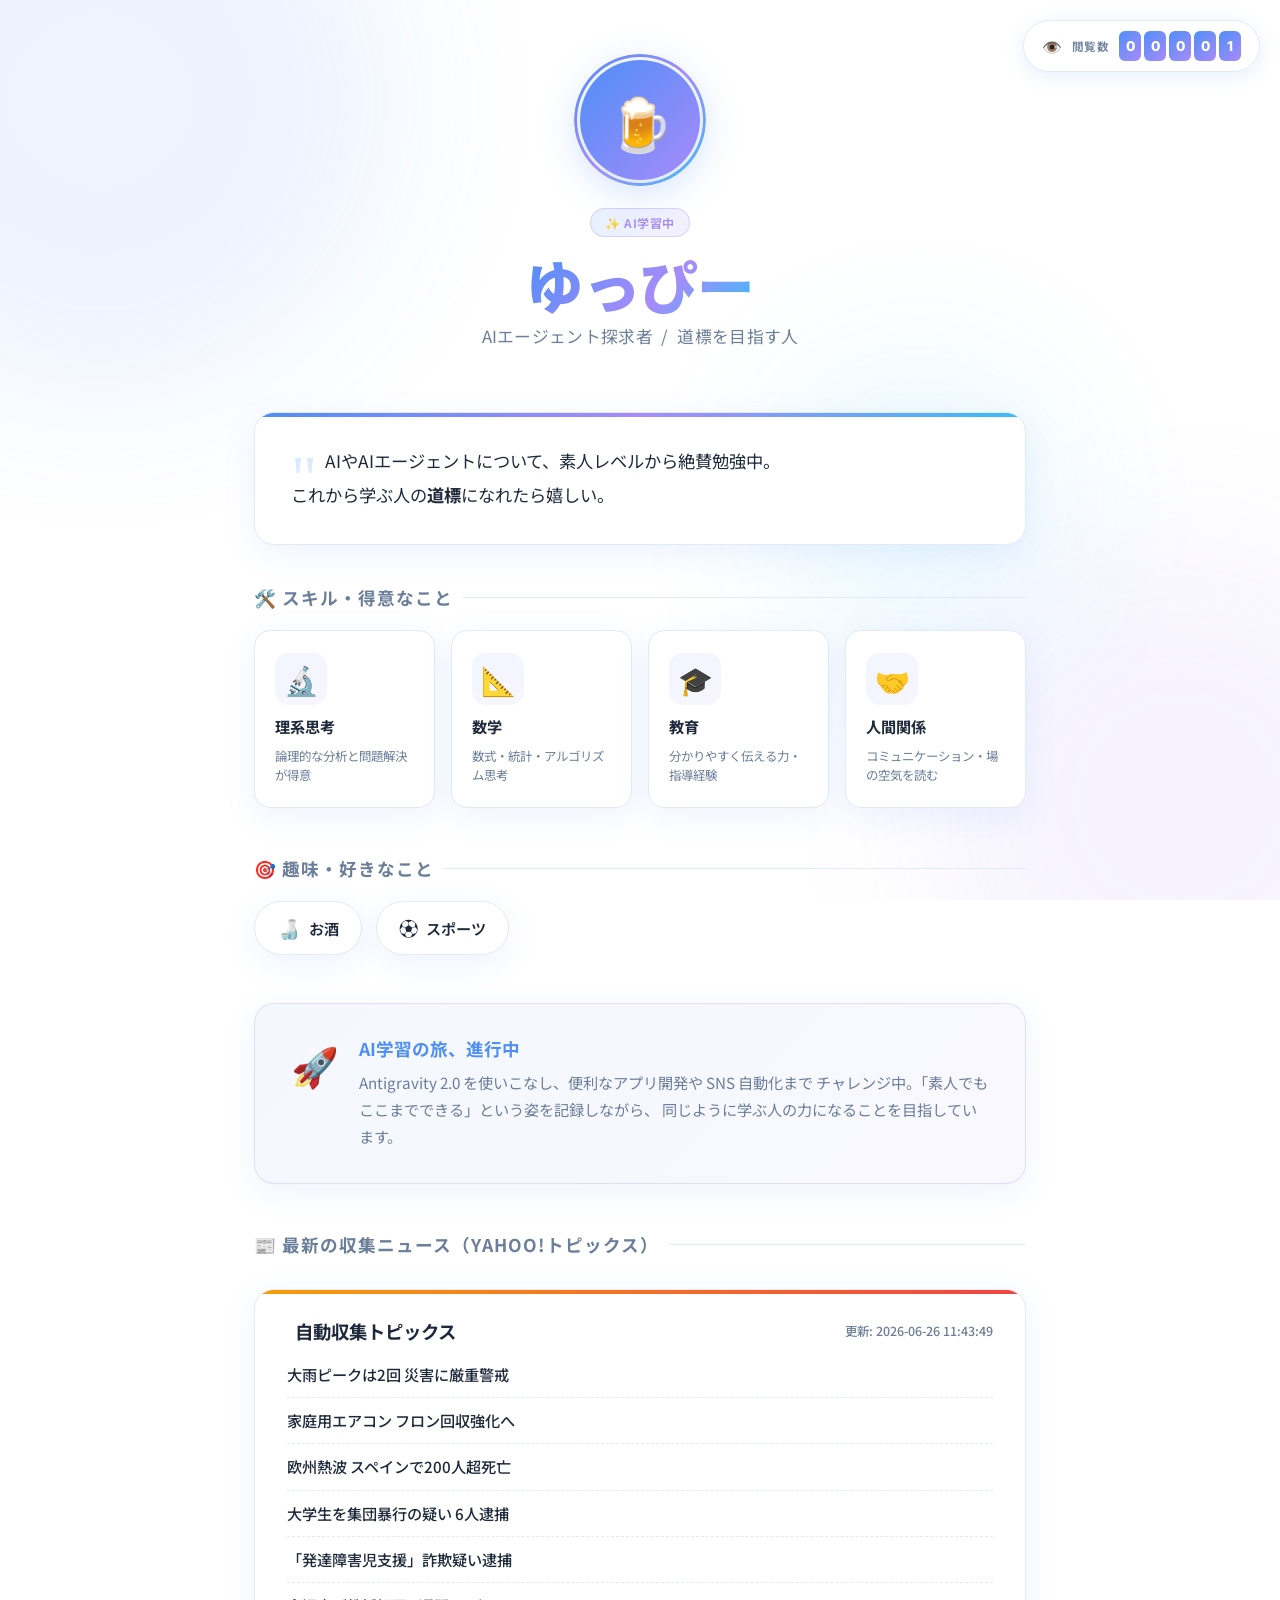
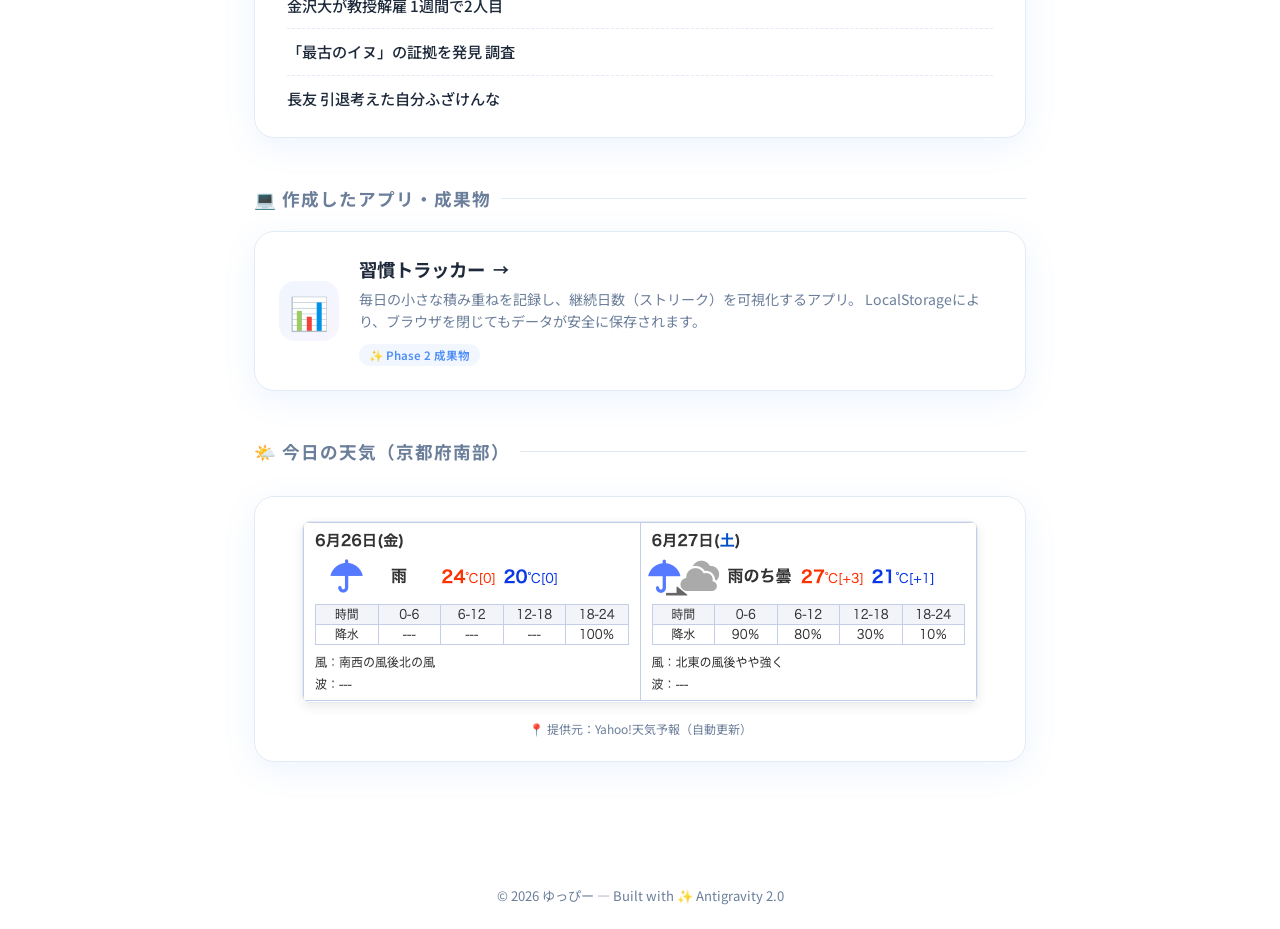
==== commit 873f83cc: "Integrate weather screenshot bot and update GitHub Actions workflow" ====
--- a/index.html
+++ b/index.html
@@ -561,89 +561,27 @@
       line-height: 1.6;
     }
 
-    /* ── WEATHER CARD ── */
-    .weather-card {
+    /* ── WEATHER CARD (Image) ── */
+    .weather-image-wrap {
       background: var(--surface);
       border: 1px solid var(--border);
       border-radius: var(--radius);
-      padding: 28px 32px;
+      padding: 24px;
       box-shadow: var(--shadow);
       margin-top: 32px;
+      text-align: center;
       animation: fadeUp 1s 0.5s ease both;
-      position: relative;
-      overflow: hidden;
-    }
-    .weather-card::before {
-      content: '';
-      position: absolute;
-      top: 0; left: 0;
-      width: 100%; height: 4px;
-      background: linear-gradient(90deg, #38BDF8, #4F8EF7, #A78BFA);
-    }
-    .weather-main {
-      display: flex;
-      align-items: center;
-      gap: 20px;
-      margin-bottom: 20px;
-    }
-    .weather-emoji {
-      font-size: 3.5rem;
-      line-height: 1;
-      filter: drop-shadow(0 4px 8px rgba(0,0,0,0.1));
-    }
-    .weather-info h3 {
-      font-size: 1rem;
-      font-weight: 700;
-      color: var(--text);
-      margin-bottom: 4px;
-    }
-    .weather-temp {
-      font-size: 2.4rem;
-      font-weight: 900;
-      background: linear-gradient(135deg, #38BDF8, #4F8EF7);
-      -webkit-background-clip: text;
-      -webkit-text-fill-color: transparent;
-      background-clip: text;
-      line-height: 1;
-    }
-    .weather-desc {
-      font-size: 0.9rem;
-      color: var(--muted);
-      margin-top: 4px;
-    }
-    .weather-details {
-      display: flex;
-      gap: 12px;
-      flex-wrap: wrap;
-    }
-    .weather-chip {
-      display: inline-flex;
-      align-items: center;
-      gap: 6px;
-      background: linear-gradient(135deg, #38BDF810, #4F8EF710);
-      border: 1px solid #38BDF830;
-      border-radius: 999px;
-      padding: 6px 14px;
-      font-size: 0.82rem;
-      font-weight: 600;
-      color: var(--text);
-    }
-    .weather-loading {
-      text-align: center;
-      color: var(--muted);
-      font-size: 0.9rem;
-      padding: 12px 0;
-      display: flex;
-      align-items: center;
-      justify-content: center;
-      gap: 8px;
-    }
-    .weather-spinner {
-      width: 16px; height: 16px;
-      border: 2px solid var(--border);
-      border-top-color: var(--primary);
-      border-radius: 50%;
-      animation: spin 0.8s linear infinite;
+    }
+    .weather-forecast-img {
+      max-width: 100%;
+      height: auto;
+      border-radius: 8px;
+      border: 1px solid var(--border);
+      box-shadow: 0 4px 12px rgba(0,0,0,0.08);
+      transition: transform 0.3s ease;
+    }
+    .weather-forecast-img:hover {
+      transform: scale(1.01);
     }
     .weather-location {
       font-size: 0.75rem;
@@ -651,6 +589,7 @@
       margin-top: 12px;
       display: flex;
       align-items: center;
+      justify-content: center;
       gap: 4px;
     }
 
@@ -799,26 +738,9 @@
       🌤️ 今日の天気（京都府南部）
       <span class="line"></span>
     </div>
-    <div class="weather-card" id="weather-card">
-      <div class="weather-loading" id="weather-loading">
-        <div class="weather-spinner"></div>
-        天気情報を取得中...
-      </div>
-      <div id="weather-content" style="display:none;">
-        <div class="weather-main">
-          <div class="weather-emoji" id="weather-emoji">☀️</div>
-          <div class="weather-info">
-            <h3 id="weather-label">晴れ</h3>
-            <div class="weather-temp" id="weather-temp">--°C</div>
-            <div class="weather-desc" id="weather-desc">取得中...</div>
-          </div>
-        </div>
-        <div class="weather-details" id="weather-details"></div>
-        <div class="weather-location">📍 京都府南部（宇治市周辺） — Open-Meteo API</div>
-      </div>
-      <div id="weather-error" style="display:none; text-align:center; color:var(--muted); font-size:0.9rem; padding:8px 0;">
-        ⚠️ 天気情報の取得に失敗しました
-      </div>
+    <div class="weather-image-wrap">
+      <img src="weather.png" alt="京都府南部の天気予報" class="weather-forecast-img">
+      <div class="weather-location">📍 提供元：Yahoo!天気予報（自動更新）</div>
     </div>
   </main>
 
@@ -865,87 +787,9 @@
     digits.forEach(d => container.appendChild(buildDigit(parseInt(d, 10))));
   })();
 
-  /* ─── WEATHER (Open-Meteo) ─── */
-  (function () {
-    // 京都府南部（宇治市）の座標
-    const LAT = 34.88;
-    const LON = 135.80;
-    const API = `https://api.open-meteo.com/v1/forecast?latitude=${LAT}&longitude=${LON}` +
-      `&current_weather=true` +
-      `&daily=weathercode,temperature_2m_max,temperature_2m_min,precipitation_probability_max` +
-      `&timezone=Asia%2FTokyo&forecast_days=1`;
-
-    const WMO = {
-      0:  ['☀️','快晴'],
-      1:  ['🌤️','ほぼ晴れ'],
-      2:  ['⛅','一部曇り'],
-      3:  ['☁️','曇り'],
-      45: ['🌫️','霧'],
-      48: ['🌫️','着氷性の霧'],
-      51: ['🌦️','小雨（弱）'],
-      53: ['🌧️','小雨'],
-      55: ['🌧️','小雨（強）'],
-      61: ['🌧️','雨（弱）'],
-      63: ['🌧️','雨'],
-      65: ['🌧️','大雨'],
-      71: ['🌨️','小雪'],
-      73: ['🌨️','雪'],
-      75: ['❄️','大雪'],
-      80: ['🌦️','にわか雨（弱）'],
-      81: ['🌧️','にわか雨'],
-      82: ['⛈️','激しいにわか雨'],
-      95: ['⛈️','雷雨'],
-      96: ['⛈️','雷雨＋ひょう'],
-      99: ['⛈️','激しい雷雨＋ひょう'],
-    };
-
-    function getWMO(code) {
-      if (WMO[code]) return WMO[code];
-      // fallback: find nearest
-      const keys = Object.keys(WMO).map(Number).sort((a,b)=>a-b);
-      for (let k of keys) if (code <= k) return WMO[k];
-      return ['🌡️','不明'];
-    }
-
-    fetch(API)
-      .then(r => r.json())
-      .then(data => {
-        const cw   = data.current_weather;
-        const day  = data.daily;
-        const code = cw.weathercode;
-        const [emoji, label] = getWMO(code);
-        const maxT  = day.temperature_2m_max[0];
-        const minT  = day.temperature_2m_min[0];
-        const rain  = day.precipitation_probability_max[0];
-        const wind  = cw.windspeed;
-        const isDay = cw.is_day;
-
-        document.getElementById('weather-loading').style.display  = 'none';
-        document.getElementById('weather-content').style.display  = 'block';
-        document.getElementById('weather-emoji').textContent = emoji;
-        document.getElementById('weather-label').textContent = label;
-        document.getElementById('weather-temp').textContent  = `${cw.temperature}°C`;
-        document.getElementById('weather-desc').textContent  =
-          isDay ? `日中の天気（現在 ${cw.temperature}°C）` : `夜間の天気（現在 ${cw.temperature}°C）`;
-
-        const details = document.getElementById('weather-details');
-        [
-          ['🌡️', `最高 ${maxT}°C`],
-          ['🥶', `最低 ${minT}°C`],
-          ['☔', `降水確率 ${rain}%`],
-          ['💨', `風速 ${wind} km/h`],
-        ].forEach(([ic, txt]) => {
-          const chip = document.createElement('div');
-          chip.className = 'weather-chip';
-          chip.innerHTML = `<span>${ic}</span><span>${txt}</span>`;
-          details.appendChild(chip);
-        });
-      })
-      .catch(() => {
-        document.getElementById('weather-loading').style.display = 'none';
-        document.getElementById('weather-error').style.display   = 'block';
-      });
-  })();
+  /* ─── WEATHER (Open-Meteo) ───
+     ※現在はスクレイピングによる weather.png 読み込みに移行したため、API連携は不要になりました。
+  */
 
   /* ─── LATEST NEWS (Scraped JSON) ─── */
   (function () {
